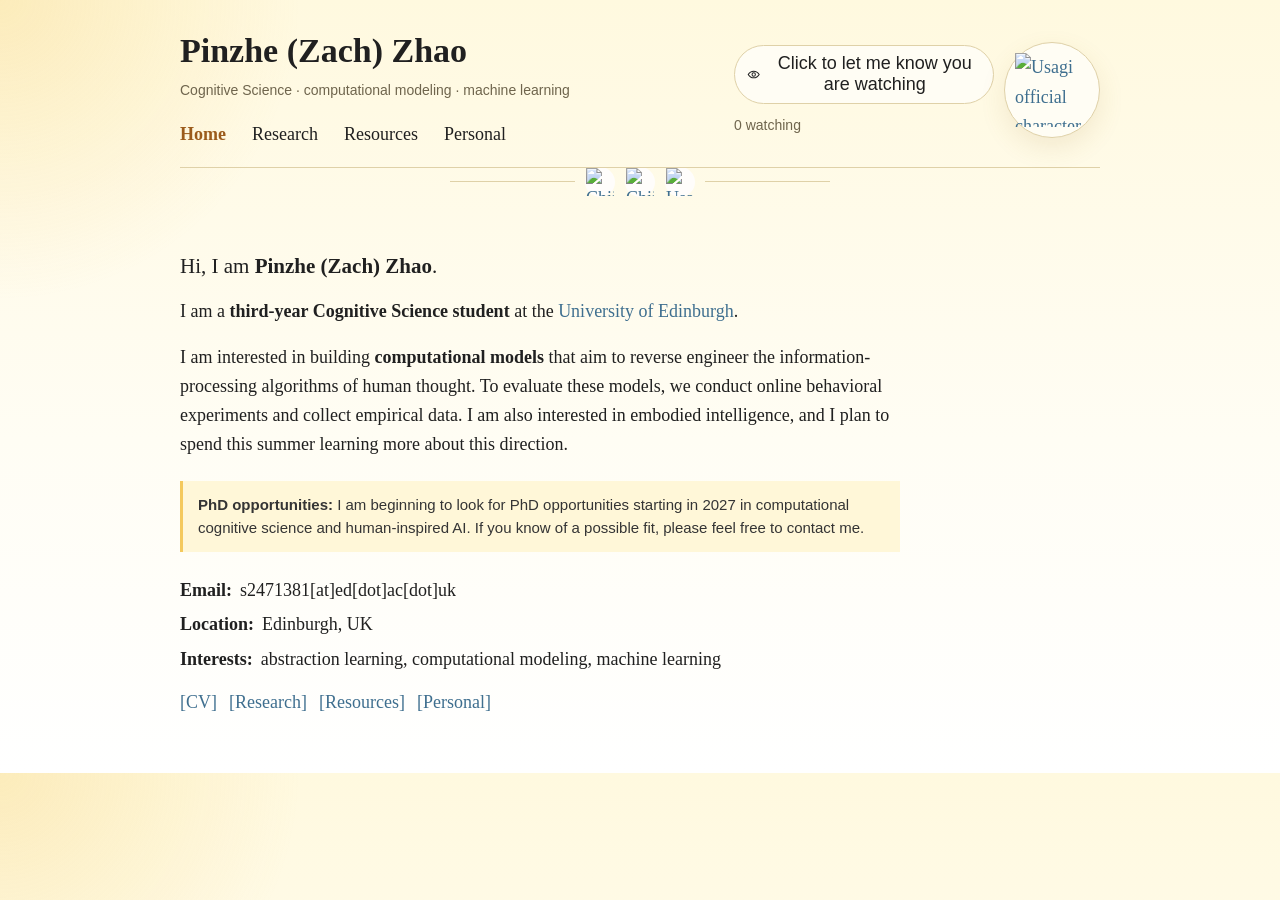
==== index.html @ 04b1b4a1 "Place attention button next to avatar" ====
<!doctype html>
<html lang="zh-CN">
  <head>
    <meta charset="utf-8" />
    <meta name="viewport" content="width=device-width, initial-scale=1" />
    <title>Pinzhe (Zach) Zhao | Academic Homepage</title>
    <meta
      name="description"
      content="Pinzhe (Zach) Zhao's academic homepage. Cognitive Science student at the University of Edinburgh, interested in computational cognitive science, machine learning, and human-inspired AI."
    />
    <meta name="author" content="Pinzhe Zhao" />
    <meta name="keywords" content="Pinzhe Zhao, Zach Zhao, Zhe Zhao, cognitive science, computational cognitive science, machine learning, human-inspired AI, University of Edinburgh" />
    <link rel="canonical" href="https://555bighamsome.github.io/" />
    <link rel="stylesheet" href="styles.css" />
    <script type="application/ld+json">
      {
        "@context": "https://schema.org",
        "@type": "Person",
        "name": "Pinzhe Zhao",
        "alternateName": ["Zach Zhao", "Zhe Zhao"],
        "url": "https://555bighamsome.github.io/",
        "email": "mailto:s2471381@ed.ac.uk",
        "affiliation": {
          "@type": "CollegeOrUniversity",
          "name": "University of Edinburgh"
        },
        "knowsAbout": [
          "Cognitive Science",
          "Computational Cognitive Science",
          "Machine Learning",
          "Human-inspired AI",
          "Abstraction Learning"
        ]
      }
    </script>
  </head>
  <body>
    <main class="page">
      <header class="site-header">
        <div>
          <a class="site-title" href="index.html">Pinzhe (Zach) Zhao</a>
          <p class="site-subtitle">Cognitive Science · computational modeling · machine learning</p>
        </div>
        <nav class="nav" aria-label="主导航">
          <a class="active" href="index.html">Home</a>
          <a href="research.html">Research</a>
          <a href="resources.html">Resources</a>
          <a href="personal.html">Personal</a>
        </nav>
        <div class="header-tools">
          <div class="attention-widget header-attention" aria-live="polite">
            <button class="eye-button" type="button" id="attention-button">
              <svg viewBox="0 0 24 24" aria-hidden="true">
                <path d="M2.2 12s3.5-6 9.8-6 9.8 6 9.8 6-3.5 6-9.8 6-9.8-6-9.8-6Z" />
                <circle cx="12" cy="12" r="3" />
              </svg>
              <span>Click to let me know you are watching</span>
            </button>
            <span class="attention-count">
              <span id="attention-count">0</span> watching
            </span>
          </div>
          <a class="header-avatar" href="https://www.chiikawaofficial.com/characters" target="_blank" rel="noreferrer" aria-label="Usagi official character artwork">
            <img src="https://images.squarespace-cdn.com/content/v1/6670add926f2a64cd00fb0e7/380ff076-4839-4b29-bb0b-53887285d56d/character+2.png?format=300w" alt="Usagi official character artwork" />
          </a>
        </div>
      </header>

      <div class="character-divider" aria-label="Chiikawa character decoration">
        <span></span>
        <a href="https://www.chiikawaofficial.com/characters" target="_blank" rel="noreferrer">
          <img src="https://images.squarespace-cdn.com/content/v1/6670add926f2a64cd00fb0e7/d2f9b9c1-ab9c-4fe2-a793-d6a8634ac920/character+chii.png?format=100w" alt="Chiikawa official character artwork" />
        </a>
        <a href="https://www.chiikawaofficial.com/characters" target="_blank" rel="noreferrer">
          <img src="https://images.squarespace-cdn.com/content/v1/6670add926f2a64cd00fb0e7/ffffd5a7-51a4-466c-9e79-195421ed4f64/character+3.png?format=100w" alt="Chiikawa official character artwork" />
        </a>
        <a href="https://www.chiikawaofficial.com/characters" target="_blank" rel="noreferrer">
          <img src="https://images.squarespace-cdn.com/content/v1/6670add926f2a64cd00fb0e7/380ff076-4839-4b29-bb0b-53887285d56d/character+2.png?format=100w" alt="Usagi official character artwork" />
        </a>
        <span></span>
      </div>

      <section class="intro intro-home">
        <article class="bio">
          <p class="lead">Hi, I am <strong>Pinzhe (Zach) Zhao</strong>.</p>

          <p>
            I am a <strong>third-year Cognitive Science student</strong> at the
            <a href="https://www.ed.ac.uk/" target="_blank" rel="noreferrer">University of Edinburgh</a>.
          </p>

          <p>
            I am interested in building <strong>computational models</strong>
            that aim to reverse engineer the information-processing algorithms
            of human thought. To evaluate these models, we conduct online
            behavioral experiments and collect empirical data. I am also
            interested in embodied intelligence, and I plan to spend this summer
            learning more about this direction.
          </p>

          <aside class="notice" aria-label="PhD opportunities">
            <strong>PhD opportunities:</strong> I am beginning to look for PhD
            opportunities starting in 2027 in computational cognitive science
            and human-inspired AI. If you know of a possible fit, please feel
            free to contact me.
          </aside>

          <dl class="contact-list">
            <div>
              <dt>Email:</dt>
              <dd>s2471381[at]ed[dot]ac[dot]uk</dd>
            </div>
            <div>
              <dt>Location:</dt>
              <dd>Edinburgh, UK</dd>
            </div>
            <div>
              <dt>Interests:</dt>
              <dd>abstraction learning, computational modeling, machine learning</dd>
            </div>
          </dl>

          <div class="quick-links" aria-label="学术链接">
            <a href="Zach_Zhao.pdf">[CV]</a>
            <a href="research.html">[Research]</a>
            <a href="resources.html">[Resources]</a>
            <a href="personal.html">[Personal]</a>
          </div>
        </article>
      </section>
    </main>
    <script>
      (() => {
        const key = "pinzhe_zach_zhao_attention_v1";
        const clickedKey = "pinzhe_zach_zhao_attention_clicked";
        const apiBase = "https://countapi.mileshilliard.com/api/v1";
        const button = document.getElementById("attention-button");
        const count = document.getElementById("attention-count");

        const setCount = (value) => {
          const number = Number(value);
          count.textContent = Number.isFinite(number) ? String(number) : "0";
        };

        const markClicked = () => {
          button.disabled = true;
          button.querySelector("span").textContent = "Thanks for watching";
        };

        if (localStorage.getItem(clickedKey) === "yes") {
          markClicked();
        }

        fetch(`${apiBase}/get/${key}`)
          .then((response) => (response.ok ? response.json() : { value: 0 }))
          .then((data) => setCount(data.value))
          .catch(() => setCount(0));

        button.addEventListener("click", () => {
          if (localStorage.getItem(clickedKey) === "yes") return;

          button.disabled = true;
          fetch(`${apiBase}/hit/${key}`)
            .then((response) => response.json())
            .then((data) => {
              localStorage.setItem(clickedKey, "yes");
              setCount(data.value);
              markClicked();
            })
            .catch(() => {
              button.disabled = false;
              button.querySelector("span").textContent = "Please try again later";
            });
        });
      })();
    </script>
  </body>
</html>
---- styles.css ----
:root {
  color-scheme: light;
  --text: #202020;
  --muted: #6f654d;
  --line: #dfd1a8;
  --link: #3f6f8f;
  --link-hover: #9b5b1b;
  --surface: #ffffff;
  --soft: #fff8dc;
  --petal: #f6c6a6;
  --sun: #f4c95d;
  --mint: #c9dfc5;
  --sans: Arial, "Noto Sans SC", sans-serif;
  --serif: Charter, Georgia, "Times New Roman", "Noto Serif SC", "Songti SC", serif;
}

* {
  box-sizing: border-box;
}

body {
  margin: 0;
  color: var(--text);
  background:
    radial-gradient(circle at top left, rgba(244, 201, 93, 0.28), transparent 300px),
    linear-gradient(180deg, #fff9df 0%, #fffdf4 440px, var(--surface) 100%);
  font-family: var(--serif);
  font-size: 18px;
  line-height: 1.62;
}

p {
  margin: 0 0 16px;
}

a {
  color: var(--link);
  text-decoration: none;
}

a:hover,
a:focus {
  color: var(--link-hover);
  text-decoration: underline;
}

.page {
  width: min(920px, calc(100% - 32px));
  margin: 0 auto;
  padding: 32px 0 56px;
}

.site-header {
  position: relative;
  display: grid;
  grid-template-columns: 1fr auto;
  gap: 18px;
  padding-bottom: 18px;
  border-bottom: 1px solid var(--line);
}

.site-header > div:not(.header-tools),
.site-header > nav {
  grid-column: 1;
}

.site-title {
  color: var(--text);
  font-size: 34px;
  line-height: 1.12;
  font-weight: 700;
}

.site-subtitle {
  margin: 8px 0 0;
  color: var(--muted);
  font-family: var(--sans);
  font-size: 14px;
  letter-spacing: 0;
}

.site-title:hover,
.site-title:focus {
  color: var(--text);
}

.nav {
  display: flex;
  flex-wrap: wrap;
  gap: 14px 26px;
  font-size: 18px;
}

.nav a {
  color: var(--text);
}

.nav a.active {
  color: var(--link-hover);
  font-weight: 700;
}

.header-avatar {
  grid-column: 2;
  grid-row: 1 / span 2;
  align-self: center;
  display: grid;
  place-items: center;
  width: 96px;
  height: 96px;
  border: 1px solid var(--line);
  border-radius: 999px;
  background: #fffdf4;
  box-shadow: 0 10px 26px rgba(154, 115, 42, 0.12);
}

.header-avatar:hover,
.header-avatar:focus {
  text-decoration: none;
  transform: translateY(-1px);
}

.header-avatar img {
  display: block;
  width: 74px;
  height: 74px;
  object-fit: contain;
}

.header-tools {
  grid-column: 2;
  grid-row: 1 / span 2;
  align-self: center;
  display: flex;
  align-items: center;
  gap: 10px;
}

.header-tools .header-avatar {
  grid-column: auto;
  grid-row: auto;
}

.character-divider {
  display: grid;
  grid-template-columns: 1fr repeat(3, 30px) 1fr;
  gap: 10px;
  align-items: center;
  width: min(380px, 100%);
  margin: -1px auto 22px;
}

.character-divider span {
  height: 1px;
  background: var(--line);
}

.character-divider a {
  display: grid;
  place-items: center;
  width: 30px;
  height: 30px;
  border-radius: 999px;
  background: #fffdfb;
}

.character-divider img {
  display: block;
  width: 28px;
  height: 28px;
  object-fit: contain;
}

.intro {
  display: grid;
  grid-template-columns: 250px 1fr;
  gap: 36px;
  align-items: start;
  padding-top: 32px;
}

.intro-home {
  grid-template-columns: 1fr;
  max-width: 720px;
}

.profile {
  display: grid;
  gap: 14px;
}

.portrait {
  display: block;
  width: 100%;
  aspect-ratio: 3 / 4;
  object-fit: cover;
  object-position: center;
  border: 1px solid var(--line);
  border-radius: 8px;
  background: var(--soft);
}

.bio p:first-child {
  margin-top: 0;
}

.lead {
  font-size: 21px;
  line-height: 1.45;
}

.contact-list {
  display: grid;
  gap: 5px;
  margin: 24px 0 0;
}

.contact-list div {
  display: grid;
  grid-template-columns: max-content 1fr;
  gap: 8px;
}

.contact-list dt {
  font-weight: 700;
}

.contact-list dd {
  margin: 0;
}

.quick-links {
  display: flex;
  flex-wrap: wrap;
  gap: 12px;
  margin-top: 14px;
}

.notice {
  margin: 22px 0 24px;
  padding: 13px 15px;
  border-left: 3px solid var(--sun);
  background: #fff7d8;
  color: #343434;
  font-family: var(--sans);
  font-size: 15px;
  line-height: 1.5;
}

.attention-widget {
  display: flex;
  flex-wrap: wrap;
  gap: 10px 14px;
  align-items: center;
  margin: 0 0 24px;
  font-family: var(--sans);
}

.header-attention {
  justify-content: flex-start;
  max-width: 260px;
  margin: 0;
}

.eye-button {
  display: inline-flex;
  align-items: center;
  gap: 8px;
  min-height: 38px;
  padding: 7px 12px;
  border: 1px solid var(--line);
  border-radius: 999px;
  background: #fffdf4;
  color: var(--text);
  cursor: pointer;
  font: inherit;
  line-height: 1.2;
}

.eye-button:hover,
.eye-button:focus {
  border-color: var(--sun);
  color: var(--link-hover);
}

.eye-button:disabled {
  cursor: default;
  opacity: 0.76;
}

.eye-button svg {
  width: 19px;
  height: 19px;
  fill: none;
  stroke: currentColor;
  stroke-width: 1.8;
}

.attention-count {
  color: var(--muted);
  font-size: 14px;
}

.source-links {
  display: flex;
  flex-wrap: wrap;
  gap: 14px;
}

.content {
  max-width: 800px;
  padding-top: 30px;
}

.personal-feature {
  display: grid;
  grid-template-columns: minmax(220px, 300px) 1fr;
  gap: 22px;
  align-items: stretch;
  margin: 28px 0 30px;
}

.personal-feature-single {
  grid-template-columns: minmax(220px, 300px);
}

.kiwi-card {
  display: grid;
  gap: 10px;
  margin: 0;
}

.kiwi-card figcaption {
  color: #343434;
  font-family: var(--sans);
  font-size: 14px;
  line-height: 1.45;
}

.photo-grid {
  display: grid;
  grid-template-columns: repeat(2, minmax(0, 1fr));
  gap: 16px;
  margin: 18px 0 8px;
}

.photo-grid figure {
  display: grid;
  gap: 7px;
  margin: 0;
}

.photo-grid figure:first-child {
  grid-column: 1 / -1;
}

.photo-grid img {
  display: block;
  width: 100%;
  height: auto;
  border: 1px solid var(--line);
  border-radius: 8px;
  background: var(--soft);
}

.photo-grid figure:first-child img {
  aspect-ratio: auto;
}

.photo-grid figcaption {
  color: var(--muted);
  font-family: var(--sans);
  font-size: 13px;
  line-height: 1.35;
}

h1,
h2,
h3 {
  line-height: 1.22;
}

h1 {
  margin: 0 0 14px;
  font-size: 34px;
}

h2 {
  margin: 42px 0 16px;
  padding-bottom: 6px;
  border-bottom: 1px solid var(--line);
  font-size: 23px;
}

h2::before {
  content: "✧";
  margin-right: 8px;
  color: #be7c22;
  font-size: 17px;
}

h3 {
  margin: 0 0 8px;
  font-size: 19px;
}

.section-intro {
  color: #343434;
  font-size: 19px;
  max-width: 760px;
  margin-bottom: 30px;
}

.plain-list,
.pub-list,
.link-list {
  padding-left: 24px;
}

.pub-list li + li,
.plain-list li + li,
.link-list li + li {
  margin-top: 8px;
}

.plain-list li,
.pub-list li,
.link-list li {
  padding-left: 2px;
}

.pub-list {
  display: grid;
  gap: 18px;
}

.pub-list li {
  padding-bottom: 16px;
  border-bottom: 1px solid var(--line);
}

.pub-list li + li {
  margin-top: 0;
}

.pub-title,
.pub-authors,
.pub-venue,
.pub-note {
  display: block;
}

.pub-title {
  margin-bottom: 4px;
  color: var(--text);
  font-size: 18px;
  font-weight: 700;
  line-height: 1.35;
}

.pub-authors,
.pub-venue,
.pub-note {
  color: #3d3d3d;
  font-size: 16px;
  line-height: 1.5;
}

.pub-note {
  color: var(--muted);
  font-family: var(--sans);
  font-size: 14px;
  margin-top: 3px;
}

.project-list {
  display: grid;
  gap: 20px;
}

.course-grid {
  grid-template-columns: repeat(2, minmax(0, 1fr));
  gap: 24px 28px;
}

.project-list article {
  padding-bottom: 18px;
  border-bottom: 1px solid var(--line);
}

.project-list p:last-child,
.kiwi-card p:last-child {
  margin: 0;
}

.link-list {
  margin: 8px 0 0;
  font-family: var(--sans);
  font-size: 16px;
  line-height: 1.5;
}

.project-meta {
  color: #7a715b;
  font-family: var(--sans);
  font-size: 14px;
  line-height: 1.45;
  margin-bottom: 8px;
}

@media (max-width: 720px) {
  body {
    font-size: 17px;
  }

  .page {
    width: min(100% - 24px, 920px);
    padding-top: 22px;
  }

  .site-title {
    font-size: 28px;
  }

  .site-header {
    grid-template-columns: 1fr auto;
    gap: 14px;
  }

  .header-tools {
    grid-column: 1 / -1;
    grid-row: 3;
    justify-content: flex-end;
  }

  .header-avatar {
    grid-column: 2;
    width: 66px;
    height: 66px;
  }

  .header-avatar img {
    width: 50px;
    height: 50px;
  }

  h1 {
    font-size: 30px;
  }

  .intro {
    grid-template-columns: 1fr;
    gap: 24px;
  }

  .personal-feature {
    grid-template-columns: 1fr;
  }

  .photo-grid {
    grid-template-columns: 1fr;
  }

  .course-grid {
    grid-template-columns: 1fr;
  }

  .photo-grid figure:first-child {
    grid-column: auto;
  }

  .profile {
    max-width: 180px;
  }

  .contact-list div {
    grid-template-columns: 1fr;
    gap: 0;
  }
}
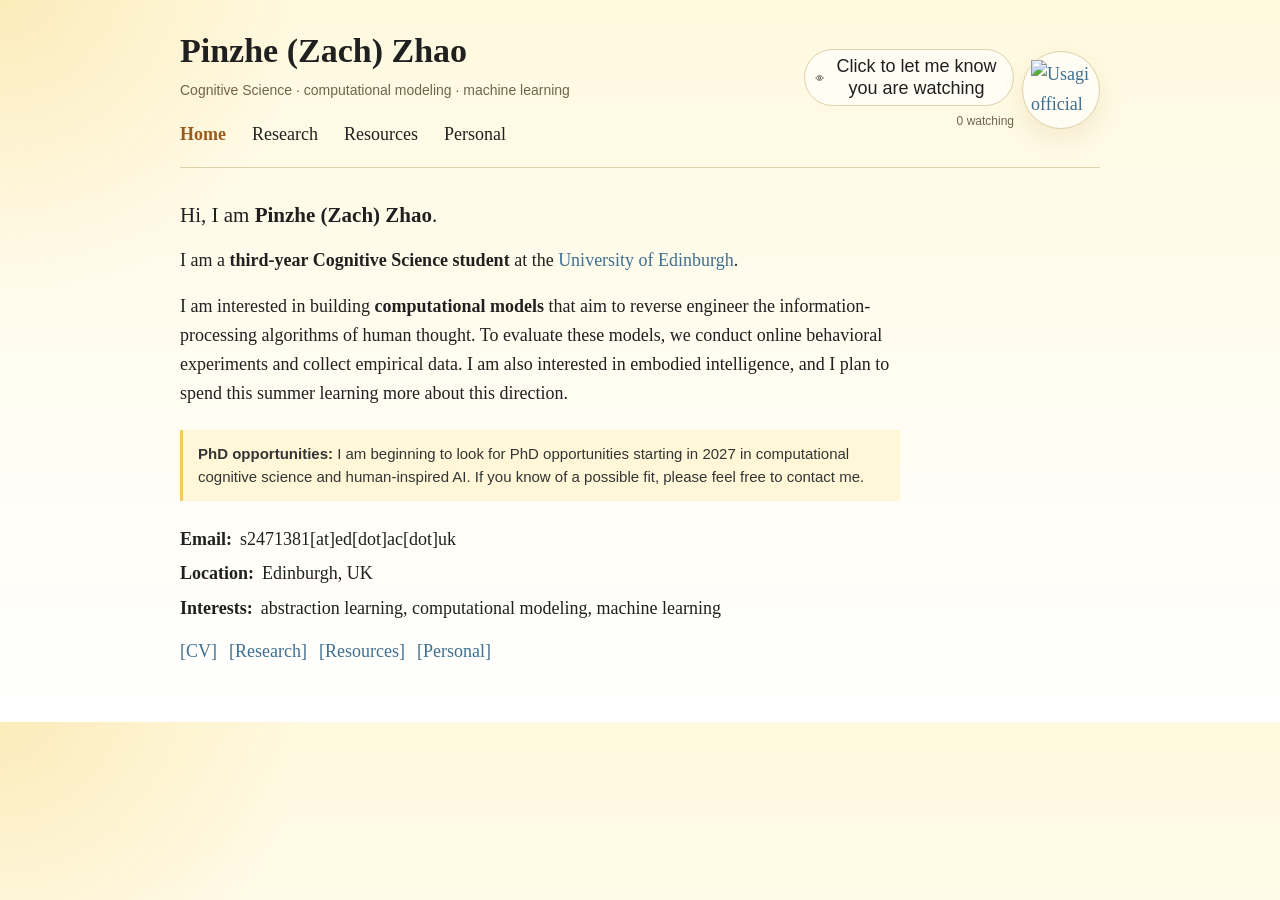
==== commit 095c5e47: "Reduce homepage decorative header elements" ====
--- a/index.html
+++ b/index.html
@@ -65,20 +65,6 @@
           </a>
         </div>
       </header>
-
-      <div class="character-divider" aria-label="Chiikawa character decoration">
-        <span></span>
-        <a href="https://www.chiikawaofficial.com/characters" target="_blank" rel="noreferrer">
-          <img src="https://images.squarespace-cdn.com/content/v1/6670add926f2a64cd00fb0e7/d2f9b9c1-ab9c-4fe2-a793-d6a8634ac920/character+chii.png?format=100w" alt="Chiikawa official character artwork" />
-        </a>
-        <a href="https://www.chiikawaofficial.com/characters" target="_blank" rel="noreferrer">
-          <img src="https://images.squarespace-cdn.com/content/v1/6670add926f2a64cd00fb0e7/ffffd5a7-51a4-466c-9e79-195421ed4f64/character+3.png?format=100w" alt="Chiikawa official character artwork" />
-        </a>
-        <a href="https://www.chiikawaofficial.com/characters" target="_blank" rel="noreferrer">
-          <img src="https://images.squarespace-cdn.com/content/v1/6670add926f2a64cd00fb0e7/380ff076-4839-4b29-bb0b-53887285d56d/character+2.png?format=100w" alt="Usagi official character artwork" />
-        </a>
-        <span></span>
-      </div>
 
       <section class="intro intro-home">
         <article class="bio">
--- a/styles.css
+++ b/styles.css
@@ -106,8 +106,8 @@
   align-self: center;
   display: grid;
   place-items: center;
-  width: 96px;
-  height: 96px;
+  width: 78px;
+  height: 78px;
   border: 1px solid var(--line);
   border-radius: 999px;
   background: #fffdf4;
@@ -122,8 +122,8 @@
 
 .header-avatar img {
   display: block;
-  width: 74px;
-  height: 74px;
+  width: 60px;
+  height: 60px;
   object-fit: contain;
 }
 
@@ -131,14 +131,16 @@
   grid-column: 2;
   grid-row: 1 / span 2;
   align-self: center;
+  justify-self: end;
   display: flex;
   align-items: center;
-  gap: 10px;
+  gap: 8px;
 }
 
 .header-tools .header-avatar {
   grid-column: auto;
   grid-row: auto;
+  order: 2;
 }
 
 .character-divider {
@@ -257,17 +259,22 @@
 }
 
 .header-attention {
-  justify-content: flex-start;
-  max-width: 260px;
+  order: 1;
+  flex-direction: column;
+  align-items: flex-end;
+  justify-content: center;
+  gap: 6px;
+  max-width: 210px;
   margin: 0;
+  text-align: right;
 }
 
 .eye-button {
   display: inline-flex;
   align-items: center;
-  gap: 8px;
-  min-height: 38px;
-  padding: 7px 12px;
+  gap: 6px;
+  min-height: 34px;
+  padding: 6px 10px;
   border: 1px solid var(--line);
   border-radius: 999px;
   background: #fffdf4;
@@ -289,8 +296,8 @@
 }
 
 .eye-button svg {
-  width: 19px;
-  height: 19px;
+  width: 16px;
+  height: 16px;
   fill: none;
   stroke: currentColor;
   stroke-width: 1.8;
@@ -298,7 +305,7 @@
 
 .attention-count {
   color: var(--muted);
-  font-size: 14px;
+  font-size: 12px;
 }
 
 .source-links {
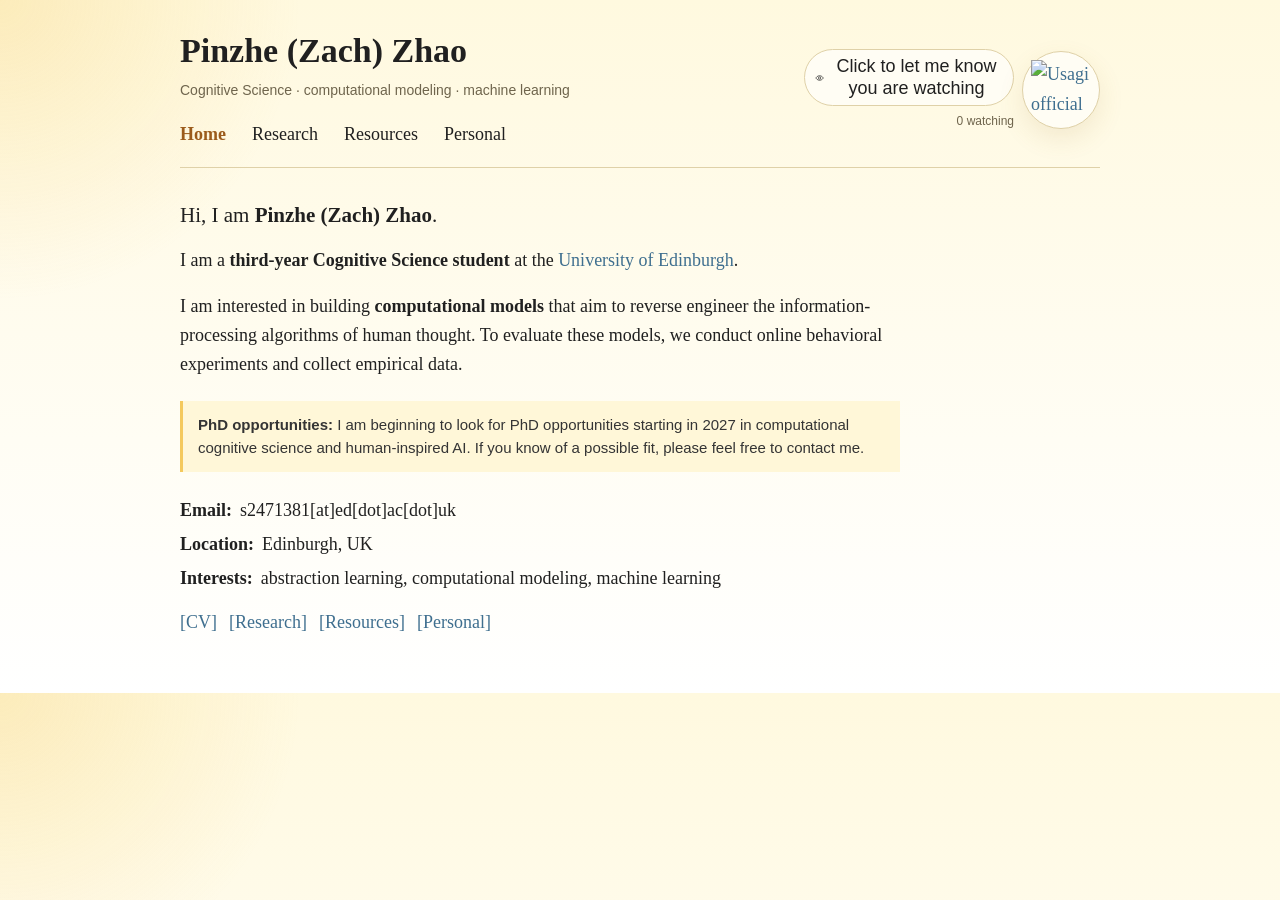
==== commit 5bf8b76f: "Update CV and trim site copy" ====
--- a/index.html
+++ b/index.html
@@ -3,7 +3,7 @@
   <head>
     <meta charset="utf-8" />
     <meta name="viewport" content="width=device-width, initial-scale=1" />
-    <title>Pinzhe (Zach) Zhao | Academic Homepage</title>
+    <title>Pinzhe (Zach) Zhao</title>
     <meta
       name="description"
       content="Pinzhe (Zach) Zhao's academic homepage. Cognitive Science student at the University of Edinburgh, interested in computational cognitive science, machine learning, and human-inspired AI."
@@ -79,9 +79,7 @@
             I am interested in building <strong>computational models</strong>
             that aim to reverse engineer the information-processing algorithms
             of human thought. To evaluate these models, we conduct online
-            behavioral experiments and collect empirical data. I am also
-            interested in embodied intelligence, and I plan to spend this summer
-            learning more about this direction.
+            behavioral experiments and collect empirical data.
           </p>
 
           <aside class="notice" aria-label="PhD opportunities">
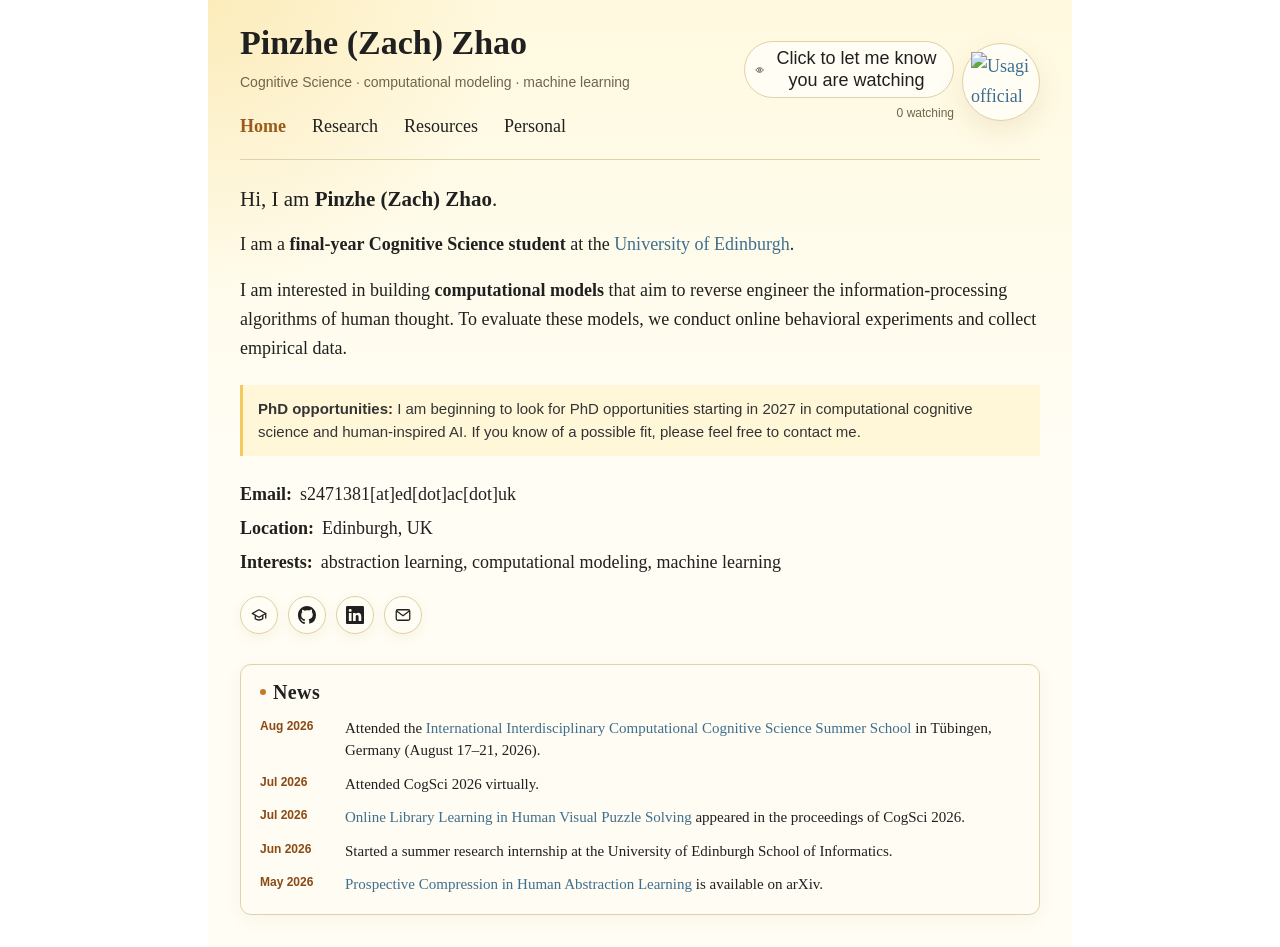
==== commit b0a9b22f: "Refresh homepage layout and news" ====
--- a/index.html
+++ b/index.html
@@ -1,5 +1,5 @@
 <!doctype html>
-<html lang="zh-CN">
+<html lang="en">
   <head>
     <meta charset="utf-8" />
     <meta name="viewport" content="width=device-width, initial-scale=1" />
@@ -41,7 +41,7 @@
           <a class="site-title" href="index.html">Pinzhe (Zach) Zhao</a>
           <p class="site-subtitle">Cognitive Science · computational modeling · machine learning</p>
         </div>
-        <nav class="nav" aria-label="主导航">
+        <nav class="nav" aria-label="Primary navigation">
           <a class="active" href="index.html">Home</a>
           <a href="research.html">Research</a>
           <a href="resources.html">Resources</a>
@@ -71,7 +71,7 @@
           <p class="lead">Hi, I am <strong>Pinzhe (Zach) Zhao</strong>.</p>
 
           <p>
-            I am a <strong>third-year Cognitive Science student</strong> at the
+            I am a <strong>final-year Cognitive Science student</strong> at the
             <a href="https://www.ed.ac.uk/" target="_blank" rel="noreferrer">University of Edinburgh</a>.
           </p>
 
@@ -104,12 +104,70 @@
             </div>
           </dl>
 
-          <div class="quick-links" aria-label="学术链接">
-            <a href="Zach_Zhao.pdf">[CV]</a>
-            <a href="research.html">[Research]</a>
-            <a href="resources.html">[Resources]</a>
-            <a href="personal.html">[Personal]</a>
+          <div class="social-links" aria-label="Profile links">
+            <a class="social-link" href="https://scholar.google.com/citations?hl=en&amp;user=_O-yHcwAAAAJ" target="_blank" rel="me noreferrer" aria-label="Google Scholar" title="Google Scholar">
+              <svg class="icon-stroke" viewBox="0 0 24 24" aria-hidden="true" focusable="false">
+                <path d="m3 10 9-5 9 5-9 5-9-5Z" />
+                <path d="M7 12.5V17c2.7 2.2 7.3 2.2 10 0v-4.5M21 10v6" />
+              </svg>
+            </a>
+            <a class="social-link" href="https://github.com/555bighamsome" target="_blank" rel="me noreferrer" aria-label="GitHub profile" title="GitHub">
+              <svg class="icon-fill" viewBox="0 0 16 16" aria-hidden="true" focusable="false">
+                <path d="M8 0C3.58 0 0 3.64 0 8.13c0 3.59 2.29 6.64 5.47 7.78.4.08.55-.18.55-.39 0-.19-.01-.82-.01-1.49-2.23.49-2.7-.97-2.7-.97-.36-.94-.89-1.19-.89-1.19-.73-.5.05-.49.05-.49.8.06 1.23.84 1.23.84.72 1.25 1.88.89 2.34.68.07-.53.28-.89.51-1.09-1.78-.2-3.64-.9-3.64-4.02 0-.89.31-1.62.82-2.19-.08-.2-.36-1.03.08-2.16 0 0 .67-.22 2.2.84A7.48 7.48 0 0 1 8 3.74c.68 0 1.37.09 2.01.27 1.53-1.06 2.2-.84 2.2-.84.44 1.13.16 1.96.08 2.16.51.57.82 1.3.82 2.19 0 3.13-1.87 3.82-3.65 4.02.29.25.54.74.54 1.5 0 1.09-.01 1.96-.01 2.23 0 .21.14.47.55.39A8.09 8.09 0 0 0 16 8.13C16 3.64 12.42 0 8 0Z" />
+              </svg>
+            </a>
+            <a class="social-link" href="https://www.linkedin.com/in/zach-zhao-b4a0802a0" target="_blank" rel="me noreferrer" aria-label="LinkedIn profile" title="LinkedIn">
+              <svg class="icon-fill" viewBox="0 0 16 16" aria-hidden="true" focusable="false">
+                <path d="M0 1.15C0 .51.53 0 1.18 0h13.64C15.47 0 16 .51 16 1.15v13.7c0 .64-.53 1.15-1.18 1.15H1.18C.53 16 0 15.49 0 14.85V1.15Zm4.94 12.24V6.17h-2.4v7.22h2.4ZM3.74 5.18c.84 0 1.36-.55 1.36-1.25-.02-.71-.52-1.24-1.34-1.24-.82 0-1.36.53-1.36 1.24 0 .7.52 1.25 1.33 1.25h.01Zm4.91 8.21V9.36c0-.22.02-.43.08-.59.17-.43.57-.88 1.23-.88.87 0 1.22.66 1.22 1.64v3.86h2.4V9.25c0-2.22-1.18-3.25-2.76-3.25-1.27 0-1.85.7-2.17 1.19V6.17h-2.4v7.22h2.4Z" />
+              </svg>
+            </a>
+            <a class="social-link" href="mailto:s2471381@ed.ac.uk" aria-label="Email Pinzhe Zhao" title="Email">
+              <svg class="icon-stroke" viewBox="0 0 24 24" aria-hidden="true" focusable="false">
+                <rect x="3" y="5" width="18" height="14" rx="2" />
+                <path d="m4 7 8 6 8-6" />
+              </svg>
+            </a>
           </div>
+
+          <section class="news-section" aria-labelledby="news-title">
+            <div class="news-label">
+              <span class="news-pulse" aria-hidden="true"></span>
+              <h2 id="news-title">News</h2>
+            </div>
+            <ul class="news-list">
+              <li>
+                <time datetime="2026-08-17">Aug 2026</time>
+                <span>
+                  Attended the
+                  <a href="https://www.iiccsss.org/" target="_blank" rel="noreferrer">International Interdisciplinary Computational Cognitive Science Summer School</a>
+                  in Tübingen, Germany (August 17–21, 2026).
+                </span>
+              </li>
+              <li>
+                <time datetime="2026-07">Jul 2026</time>
+                <span>Attended CogSci 2026 virtually.</span>
+              </li>
+              <li>
+                <time datetime="2026-07">Jul 2026</time>
+                <span>
+                  <a href="https://arxiv.org/abs/2603.23244" target="_blank" rel="noreferrer">Online Library Learning in Human Visual Puzzle Solving</a>
+                  appeared in the proceedings of CogSci 2026.
+                </span>
+              </li>
+              <li>
+                <time datetime="2026-06">Jun 2026</time>
+                <span>Started a summer research internship at the University of Edinburgh School of Informatics.</span>
+              </li>
+              <li>
+                <time datetime="2026-05">May 2026</time>
+                <span>
+                  <a href="https://arxiv.org/abs/2605.09985" target="_blank" rel="noreferrer">Prospective Compression in Human Abstraction Learning</a>
+                  is available on arXiv.
+                </span>
+              </li>
+            </ul>
+          </section>
+
         </article>
       </section>
     </main>
--- a/styles.css
+++ b/styles.css
@@ -21,9 +21,7 @@
 body {
   margin: 0;
   color: var(--text);
-  background:
-    radial-gradient(circle at top left, rgba(244, 201, 93, 0.28), transparent 300px),
-    linear-gradient(180deg, #fff9df 0%, #fffdf4 440px, var(--surface) 100%);
+  background: #ffffff;
   font-family: var(--serif);
   font-size: 18px;
   line-height: 1.62;
@@ -45,9 +43,12 @@
 }
 
 .page {
-  width: min(920px, calc(100% - 32px));
+  width: min(864px, calc(100% - 64px));
   margin: 0 auto;
-  padding: 32px 0 56px;
+  padding: 24px 32px 32px;
+  background:
+    radial-gradient(circle at top left, rgba(244, 201, 93, 0.28), transparent 300px),
+    linear-gradient(180deg, #fff9df 0%, #fffdf4 440px, #fffdf4 100%);
 }
 
 .site-header {
@@ -183,7 +184,8 @@
 
 .intro-home {
   grid-template-columns: 1fr;
-  max-width: 720px;
+  max-width: none;
+  padding-top: 24px;
 }
 
 .profile {
@@ -231,11 +233,140 @@
   margin: 0;
 }
 
-.quick-links {
+.social-links {
   display: flex;
   flex-wrap: wrap;
-  gap: 12px;
-  margin-top: 14px;
+  gap: 10px;
+  margin-top: 18px;
+}
+
+.social-link {
+  display: inline-grid;
+  place-items: center;
+  width: 38px;
+  height: 38px;
+  border: 1px solid var(--line);
+  border-radius: 999px;
+  background: #fffdf4;
+  color: var(--text);
+  box-shadow: 0 4px 12px rgba(154, 115, 42, 0.08);
+  transition: transform 140ms ease, border-color 140ms ease, color 140ms ease,
+    background-color 140ms ease;
+}
+
+.social-link:hover,
+.social-link:focus {
+  border-color: var(--sun);
+  background: var(--soft);
+  color: var(--link-hover);
+  text-decoration: none;
+  transform: translateY(-2px);
+}
+
+.social-link:focus-visible {
+  outline: 2px solid var(--link);
+  outline-offset: 3px;
+}
+
+.social-link svg {
+  width: 18px;
+  height: 18px;
+}
+
+.social-link .icon-fill {
+  fill: currentColor;
+}
+
+.social-link .icon-stroke {
+  fill: none;
+  stroke: currentColor;
+  stroke-linecap: round;
+  stroke-linejoin: round;
+  stroke-width: 1.7;
+}
+
+.news-section {
+  margin-top: 30px;
+  padding: 17px 19px 18px;
+  border: 1px solid var(--line);
+  border-radius: 11px;
+  background: rgba(255, 253, 244, 0.78);
+  box-shadow: 0 5px 18px rgba(117, 82, 22, 0.05);
+}
+
+.news-label {
+  display: flex;
+  align-items: center;
+  gap: 7px;
+  color: var(--text);
+}
+
+.news-label h2 {
+  margin: 0;
+  padding-bottom: 0;
+  border-bottom: 0;
+  color: inherit;
+  font-family: var(--serif);
+  font-size: 20px;
+  letter-spacing: 0.02em;
+  line-height: 1;
+}
+
+.news-label h2::before {
+  content: none;
+}
+
+.news-pulse {
+  width: 6px;
+  height: 6px;
+  border-radius: 50%;
+  background: #c47a28;
+  box-shadow: 0 0 0 0 rgba(196, 122, 40, 0.34);
+  animation: news-pulse 2.2s ease-out infinite;
+}
+
+.news-list {
+  display: grid;
+  gap: 11px;
+  margin: 15px 0 0;
+  padding: 0;
+  list-style: none;
+}
+
+.news-list li {
+  display: grid;
+  grid-template-columns: 72px minmax(0, 1fr);
+  align-items: start;
+  gap: 13px;
+}
+
+.news-list time {
+  color: #8b4a14;
+  font-family: var(--sans);
+  font-size: 12px;
+  font-weight: 700;
+  white-space: nowrap;
+}
+
+.news-list span {
+  font-size: 15px;
+  line-height: 1.5;
+}
+
+@keyframes news-pulse {
+  70% {
+    box-shadow: 0 0 0 5px rgba(196, 122, 40, 0);
+  }
+
+  100% {
+    box-shadow: 0 0 0 0 rgba(196, 122, 40, 0);
+  }
+}
+
+@media (prefers-reduced-motion: reduce) {
+  .news-pulse {
+    animation: none;
+  }
 }
 
 .notice {
@@ -521,8 +652,8 @@
   }
 
   .page {
-    width: min(100% - 24px, 920px);
-    padding-top: 22px;
+    width: min(100% - 24px, 864px);
+    padding: 18px 12px 28px;
   }
 
   .site-title {
@@ -584,4 +715,21 @@
     grid-template-columns: 1fr;
     gap: 0;
   }
-}
+
+  .news-section {
+    padding: 15px;
+  }
+
+  .news-list li {
+    grid-template-columns: 64px minmax(0, 1fr);
+    gap: 10px;
+  }
+
+  .news-label h2 {
+    font-size: 18px;
+  }
+
+  .news-list span {
+    font-size: 14px;
+  }
+}
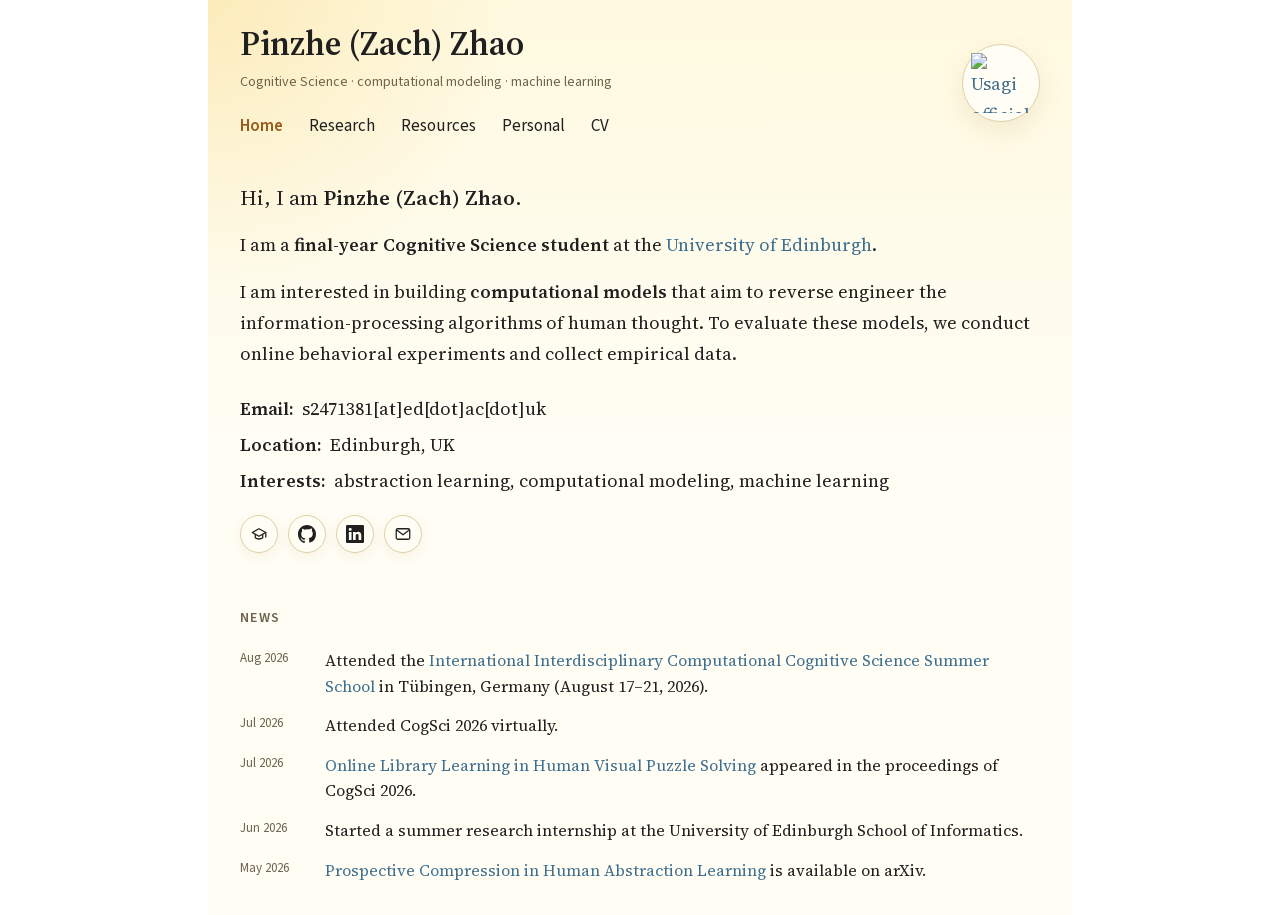
==== commit f2dc48ed: "Refine site typography and research layout" ====
--- a/index.html
+++ b/index.html
@@ -3,15 +3,23 @@
   <head>
     <meta charset="utf-8" />
     <meta name="viewport" content="width=device-width, initial-scale=1" />
-    <title>Pinzhe (Zach) Zhao</title>
+    <title>Pinzhe (Zach) Zhao | Cognitive Science</title>
     <meta
       name="description"
       content="Pinzhe (Zach) Zhao's academic homepage. Cognitive Science student at the University of Edinburgh, interested in computational cognitive science, machine learning, and human-inspired AI."
     />
     <meta name="author" content="Pinzhe Zhao" />
     <meta name="keywords" content="Pinzhe Zhao, Zach Zhao, Zhe Zhao, cognitive science, computational cognitive science, machine learning, human-inspired AI, University of Edinburgh" />
+    <meta property="og:type" content="website" />
+    <meta property="og:title" content="Pinzhe (Zach) Zhao | Cognitive Science" />
+    <meta property="og:description" content="Cognitive Science student at the University of Edinburgh interested in computational cognitive science, machine learning, and human-inspired AI." />
+    <meta property="og:url" content="https://555bighamsome.github.io/" />
+    <meta name="twitter:card" content="summary" />
+    <meta name="twitter:title" content="Pinzhe (Zach) Zhao | Cognitive Science" />
+    <meta name="twitter:description" content="Cognitive Science student at the University of Edinburgh interested in computational cognitive science, machine learning, and human-inspired AI." />
     <link rel="canonical" href="https://555bighamsome.github.io/" />
-    <link rel="stylesheet" href="styles.css" />
+    <link rel="icon" href="favicon.svg" type="image/svg+xml" />
+    <link rel="stylesheet" href="styles.css?v=20260911-editorial" />
     <script type="application/ld+json">
       {
         "@context": "https://schema.org",
@@ -20,6 +28,11 @@
         "alternateName": ["Zach Zhao", "Zhe Zhao"],
         "url": "https://555bighamsome.github.io/",
         "email": "mailto:s2471381@ed.ac.uk",
+        "sameAs": [
+          "https://scholar.google.com/citations?hl=en&user=_O-yHcwAAAAJ",
+          "https://github.com/555bighamsome",
+          "https://www.linkedin.com/in/zach-zhao-b4a0802a0"
+        ],
         "affiliation": {
           "@type": "CollegeOrUniversity",
           "name": "University of Edinburgh"
@@ -38,7 +51,7 @@
     <main class="page">
       <header class="site-header">
         <div>
-          <a class="site-title" href="index.html">Pinzhe (Zach) Zhao</a>
+          <h1 class="site-heading"><a class="site-title" href="index.html">Pinzhe (Zach) Zhao</a></h1>
           <p class="site-subtitle">Cognitive Science · computational modeling · machine learning</p>
         </div>
         <nav class="nav" aria-label="Primary navigation">
@@ -46,24 +59,11 @@
           <a href="research.html">Research</a>
           <a href="resources.html">Resources</a>
           <a href="personal.html">Personal</a>
+          <a href="Zach_Zhao.pdf" target="_blank" rel="noreferrer">CV</a>
         </nav>
-        <div class="header-tools">
-          <div class="attention-widget header-attention" aria-live="polite">
-            <button class="eye-button" type="button" id="attention-button">
-              <svg viewBox="0 0 24 24" aria-hidden="true">
-                <path d="M2.2 12s3.5-6 9.8-6 9.8 6 9.8 6-3.5 6-9.8 6-9.8-6-9.8-6Z" />
-                <circle cx="12" cy="12" r="3" />
-              </svg>
-              <span>Click to let me know you are watching</span>
-            </button>
-            <span class="attention-count">
-              <span id="attention-count">0</span> watching
-            </span>
-          </div>
-          <a class="header-avatar" href="https://www.chiikawaofficial.com/characters" target="_blank" rel="noreferrer" aria-label="Usagi official character artwork">
-            <img src="https://images.squarespace-cdn.com/content/v1/6670add926f2a64cd00fb0e7/380ff076-4839-4b29-bb0b-53887285d56d/character+2.png?format=300w" alt="Usagi official character artwork" />
-          </a>
-        </div>
+        <a class="header-avatar" href="https://www.chiikawaofficial.com/characters" target="_blank" rel="noreferrer" aria-label="Usagi official character artwork">
+          <img src="https://images.squarespace-cdn.com/content/v1/6670add926f2a64cd00fb0e7/380ff076-4839-4b29-bb0b-53887285d56d/character+2.png?format=300w" alt="Usagi official character artwork" />
+        </a>
       </header>
 
       <section class="intro intro-home">
@@ -81,13 +81,6 @@
             of human thought. To evaluate these models, we conduct online
             behavioral experiments and collect empirical data.
           </p>
-
-          <aside class="notice" aria-label="PhD opportunities">
-            <strong>PhD opportunities:</strong> I am beginning to look for PhD
-            opportunities starting in 2027 in computational cognitive science
-            and human-inspired AI. If you know of a possible fit, please feel
-            free to contact me.
-          </aside>
 
           <dl class="contact-list">
             <div>
@@ -131,7 +124,6 @@
 
           <section class="news-section" aria-labelledby="news-title">
             <div class="news-label">
-              <span class="news-pulse" aria-hidden="true"></span>
               <h2 id="news-title">News</h2>
             </div>
             <ul class="news-list">
@@ -171,50 +163,5 @@
         </article>
       </section>
     </main>
-    <script>
-      (() => {
-        const key = "pinzhe_zach_zhao_attention_v1";
-        const clickedKey = "pinzhe_zach_zhao_attention_clicked";
-        const apiBase = "https://countapi.mileshilliard.com/api/v1";
-        const button = document.getElementById("attention-button");
-        const count = document.getElementById("attention-count");
-
-        const setCount = (value) => {
-          const number = Number(value);
-          count.textContent = Number.isFinite(number) ? String(number) : "0";
-        };
-
-        const markClicked = () => {
-          button.disabled = true;
-          button.querySelector("span").textContent = "Thanks for watching";
-        };
-
-        if (localStorage.getItem(clickedKey) === "yes") {
-          markClicked();
-        }
-
-        fetch(`${apiBase}/get/${key}`)
-          .then((response) => (response.ok ? response.json() : { value: 0 }))
-          .then((data) => setCount(data.value))
-          .catch(() => setCount(0));
-
-        button.addEventListener("click", () => {
-          if (localStorage.getItem(clickedKey) === "yes") return;
-
-          button.disabled = true;
-          fetch(`${apiBase}/hit/${key}`)
-            .then((response) => response.json())
-            .then((data) => {
-              localStorage.setItem(clickedKey, "yes");
-              setCount(data.value);
-              markClicked();
-            })
-            .catch(() => {
-              button.disabled = false;
-              button.querySelector("span").textContent = "Please try again later";
-            });
-        });
-      })();
-    </script>
   </body>
 </html>
--- a/styles.css
+++ b/styles.css
@@ -1,3 +1,27 @@
+@font-face {
+  font-family: "Source Serif 4";
+  font-style: normal;
+  font-weight: 400 700;
+  font-display: swap;
+  src: url("assets/fonts/source-serif-4-latin.woff2") format("woff2");
+}
+
+@font-face {
+  font-family: "Source Serif 4";
+  font-style: italic;
+  font-weight: 400 700;
+  font-display: swap;
+  src: url("assets/fonts/source-serif-4-italic-latin.woff2") format("woff2");
+}
+
+@font-face {
+  font-family: "Source Sans 3";
+  font-style: normal;
+  font-weight: 400 700;
+  font-display: swap;
+  src: url("assets/fonts/source-sans-3-latin.woff2") format("woff2");
+}
+
 :root {
   color-scheme: light;
   --text: #202020;
@@ -10,8 +34,10 @@
   --petal: #f6c6a6;
   --sun: #f4c95d;
   --mint: #c9dfc5;
-  --sans: Arial, "Noto Sans SC", sans-serif;
-  --serif: Charter, Georgia, "Times New Roman", "Noto Serif SC", "Songti SC", serif;
+  --section-space: 56px;
+  --item-space: 28px;
+  --sans: "Source Sans 3", -apple-system, BlinkMacSystemFont, "Segoe UI", Arial, "Noto Sans SC", sans-serif;
+  --serif: "Source Serif 4", Charter, Georgia, "Noto Serif SC", "Songti SC", serif;
 }
 
 * {
@@ -24,7 +50,13 @@
   background: #ffffff;
   font-family: var(--serif);
   font-size: 18px;
-  line-height: 1.62;
+  font-optical-sizing: auto;
+  line-height: 1.72;
+}
+
+strong,
+b {
+  font-weight: 600;
 }
 
 p {
@@ -57,7 +89,6 @@
   grid-template-columns: 1fr auto;
   gap: 18px;
   padding-bottom: 18px;
-  border-bottom: 1px solid var(--line);
 }
 
 .site-header > div:not(.header-tools),
@@ -69,7 +100,12 @@
   color: var(--text);
   font-size: 34px;
   line-height: 1.12;
-  font-weight: 700;
+  font-weight: 600;
+}
+
+.site-heading {
+  margin: 0;
+  font-size: inherit;
 }
 
 .site-subtitle {
@@ -89,7 +125,8 @@
   display: flex;
   flex-wrap: wrap;
   gap: 14px 26px;
-  font-size: 18px;
+  font-family: var(--sans);
+  font-size: 17px;
 }
 
 .nav a {
@@ -98,7 +135,7 @@
 
 .nav a.active {
   color: var(--link-hover);
-  font-weight: 700;
+  font-weight: 600;
 }
 
 .header-avatar {
@@ -128,34 +165,17 @@
   object-fit: contain;
 }
 
-.header-tools {
-  grid-column: 2;
-  grid-row: 1 / span 2;
-  align-self: center;
-  justify-self: end;
+.character-divider {
   display: flex;
-  align-items: center;
-  gap: 8px;
-}
-
-.header-tools .header-avatar {
-  grid-column: auto;
-  grid-row: auto;
-  order: 2;
-}
-
-.character-divider {
-  display: grid;
-  grid-template-columns: 1fr repeat(3, 30px) 1fr;
+  justify-content: center;
   gap: 10px;
   align-items: center;
   width: min(380px, 100%);
-  margin: -1px auto 22px;
+  margin: 0 auto 18px;
 }
 
 .character-divider span {
-  height: 1px;
-  background: var(--line);
+  display: none;
 }
 
 .character-divider a {
@@ -196,10 +216,10 @@
 .portrait {
   display: block;
   width: 100%;
+  height: auto;
   aspect-ratio: 3 / 4;
   object-fit: cover;
   object-position: center;
-  border: 1px solid var(--line);
   border-radius: 8px;
   background: var(--soft);
 }
@@ -226,7 +246,7 @@
 }
 
 .contact-list dt {
-  font-weight: 700;
+  font-weight: 600;
 }
 
 .contact-list dd {
@@ -286,49 +306,24 @@
 }
 
 .news-section {
-  margin-top: 30px;
-  padding: 17px 19px 18px;
-  border: 1px solid var(--line);
-  border-radius: 11px;
-  background: rgba(255, 253, 244, 0.78);
-  box-shadow: 0 5px 18px rgba(117, 82, 22, 0.05);
+  margin-top: var(--section-space);
 }
 
 .news-label {
   display: flex;
   align-items: center;
   gap: 7px;
-  color: var(--text);
+  color: var(--muted);
 }
 
 .news-label h2 {
   margin: 0;
-  padding-bottom: 0;
-  border-bottom: 0;
-  color: inherit;
-  font-family: var(--serif);
-  font-size: 20px;
-  letter-spacing: 0.02em;
-  line-height: 1;
-}
-
-.news-label h2::before {
-  content: none;
-}
-
-.news-pulse {
-  width: 6px;
-  height: 6px;
-  border-radius: 50%;
-  background: #c47a28;
-  box-shadow: 0 0 0 0 rgba(196, 122, 40, 0.34);
-  animation: news-pulse 2.2s ease-out infinite;
 }
 
 .news-list {
   display: grid;
-  gap: 11px;
-  margin: 15px 0 0;
+  gap: 14px;
+  margin: 20px 0 0;
   padding: 0;
   list-style: none;
 }
@@ -341,32 +336,17 @@
 }
 
 .news-list time {
-  color: #8b4a14;
-  font-family: var(--sans);
-  font-size: 12px;
-  font-weight: 700;
+  color: var(--muted);
+  font-family: var(--sans);
+  font-size: 13px;
+  font-weight: 400;
+  line-height: 1.6;
   white-space: nowrap;
 }
 
 .news-list span {
-  font-size: 15px;
-  line-height: 1.5;
-}
-
-@keyframes news-pulse {
-  70% {
-    box-shadow: 0 0 0 5px rgba(196, 122, 40, 0);
-  }
-
-  100% {
-    box-shadow: 0 0 0 0 rgba(196, 122, 40, 0);
-  }
-}
-
-@media (prefers-reduced-motion: reduce) {
-  .news-pulse {
-    animation: none;
-  }
+  font-size: 16px;
+  line-height: 1.6;
 }
 
 .notice {
@@ -380,65 +360,6 @@
   line-height: 1.5;
 }
 
-.attention-widget {
-  display: flex;
-  flex-wrap: wrap;
-  gap: 10px 14px;
-  align-items: center;
-  margin: 0 0 24px;
-  font-family: var(--sans);
-}
-
-.header-attention {
-  order: 1;
-  flex-direction: column;
-  align-items: flex-end;
-  justify-content: center;
-  gap: 6px;
-  max-width: 210px;
-  margin: 0;
-  text-align: right;
-}
-
-.eye-button {
-  display: inline-flex;
-  align-items: center;
-  gap: 6px;
-  min-height: 34px;
-  padding: 6px 10px;
-  border: 1px solid var(--line);
-  border-radius: 999px;
-  background: #fffdf4;
-  color: var(--text);
-  cursor: pointer;
-  font: inherit;
-  line-height: 1.2;
-}
-
-.eye-button:hover,
-.eye-button:focus {
-  border-color: var(--sun);
-  color: var(--link-hover);
-}
-
-.eye-button:disabled {
-  cursor: default;
-  opacity: 0.76;
-}
-
-.eye-button svg {
-  width: 16px;
-  height: 16px;
-  fill: none;
-  stroke: currentColor;
-  stroke-width: 1.8;
-}
-
-.attention-count {
-  color: var(--muted);
-  font-size: 12px;
-}
-
 .source-links {
   display: flex;
   flex-wrap: wrap;
@@ -447,7 +368,7 @@
 
 .content {
   max-width: 800px;
-  padding-top: 30px;
+  padding-top: 0;
 }
 
 .personal-feature {
@@ -496,7 +417,6 @@
   display: block;
   width: 100%;
   height: auto;
-  border: 1px solid var(--line);
   border-radius: 8px;
   background: var(--soft);
 }
@@ -515,6 +435,7 @@
 h1,
 h2,
 h3 {
+  font-weight: 600;
   line-height: 1.22;
 }
 
@@ -524,22 +445,20 @@
 }
 
 h2 {
-  margin: 42px 0 16px;
-  padding-bottom: 6px;
-  border-bottom: 1px solid var(--line);
-  font-size: 23px;
-}
-
-h2::before {
-  content: "✧";
-  margin-right: 8px;
-  color: #be7c22;
-  font-size: 17px;
+  margin: var(--section-space) 0 20px;
+  color: var(--muted);
+  font-family: var(--sans);
+  font-size: 14px;
+  font-weight: 600;
+  letter-spacing: 0.1em;
+  line-height: 1.4;
+  text-transform: uppercase;
 }
 
 h3 {
   margin: 0 0 8px;
-  font-size: 19px;
+  font-size: 20px;
+  line-height: 1.35;
 }
 
 .section-intro {
@@ -569,12 +488,14 @@
 
 .pub-list {
   display: grid;
-  gap: 18px;
+  gap: var(--item-space);
+  margin: 0;
+  padding: 0;
+  list-style: none;
 }
 
 .pub-list li {
-  padding-bottom: 16px;
-  border-bottom: 1px solid var(--line);
+  padding: 0;
 }
 
 .pub-list li + li {
@@ -589,64 +510,145 @@
 }
 
 .pub-title {
-  margin-bottom: 4px;
+  margin-bottom: 6px;
   color: var(--text);
-  font-size: 18px;
-  font-weight: 700;
+  font-size: 19px;
+  font-weight: 600;
   line-height: 1.35;
 }
 
 .pub-authors,
 .pub-venue,
 .pub-note {
-  color: #3d3d3d;
+  color: var(--muted);
+  font-family: var(--sans);
+  font-size: 15px;
+  line-height: 1.5;
+}
+
+.pub-note {
+  color: var(--muted);
+  font-family: var(--sans);
+  font-size: 14px;
+  margin-top: 3px;
+}
+
+.project-list {
+  display: grid;
+  gap: var(--item-space);
+}
+
+.course-grid {
+  grid-template-columns: repeat(2, minmax(0, 1fr));
+  gap: var(--item-space) 28px;
+}
+
+.project-list article {
+  padding-bottom: 0;
+}
+
+.project-list p:last-child,
+.kiwi-card p:last-child {
+  margin: 0;
+}
+
+.link-list {
+  margin: 8px 0 0;
+  font-family: var(--sans);
   font-size: 16px;
   line-height: 1.5;
 }
 
-.pub-note {
-  color: var(--muted);
-  font-family: var(--sans);
-  font-size: 14px;
-  margin-top: 3px;
-}
-
-.project-list {
-  display: grid;
-  gap: 20px;
-}
-
-.course-grid {
-  grid-template-columns: repeat(2, minmax(0, 1fr));
-  gap: 24px 28px;
-}
-
-.project-list article {
-  padding-bottom: 18px;
-  border-bottom: 1px solid var(--line);
-}
-
-.project-list p:last-child,
-.kiwi-card p:last-child {
-  margin: 0;
-}
-
-.link-list {
-  margin: 8px 0 0;
-  font-family: var(--sans);
-  font-size: 16px;
-  line-height: 1.5;
-}
-
 .project-meta {
-  color: #7a715b;
+  color: var(--muted);
   font-family: var(--sans);
   font-size: 14px;
   line-height: 1.45;
   margin-bottom: 8px;
 }
 
+.interest-list {
+  display: grid;
+  grid-template-columns: repeat(2, minmax(0, 1fr));
+  gap: 8px 28px;
+  margin: 0;
+  padding: 0;
+  list-style: none;
+  font-family: var(--sans);
+  font-size: 16px;
+  line-height: 1.6;
+}
+
+.interest-list li,
+.interest-list li + li {
+  margin: 0;
+  padding: 0;
+}
+
+.research-projects h3 {
+  line-height: 1.35;
+  text-wrap: balance;
+}
+
+.research-projects .project-meta {
+  margin-bottom: 12px;
+  line-height: 1.55;
+}
+
+.research-projects .project-meta a {
+  white-space: nowrap;
+}
+
+.project-with-figure {
+  display: grid;
+  grid-template-columns: minmax(0, 1fr) 260px;
+  gap: 28px;
+  align-items: start;
+}
+
+.project-copy {
+  min-width: 0;
+}
+
+.project-figure {
+  width: 100%;
+  max-width: 260px;
+  margin: 3px 0 0;
+}
+
+.project-figure > a {
+  display: block;
+  aspect-ratio: 1.85;
+  background: #fff;
+  cursor: zoom-in;
+}
+
+.project-figure > a:focus-visible {
+  outline: 2px solid var(--link);
+  outline-offset: 4px;
+}
+
+.project-figure img {
+  display: block;
+  width: 100%;
+  height: 100%;
+  object-fit: contain;
+}
+
+.project-figure figcaption {
+  margin-top: 8px;
+  color: var(--muted);
+  font-family: var(--sans);
+  font-size: 13px;
+  line-height: 1.5;
+}
+
 @media (max-width: 720px) {
+  :root {
+    --section-space: 44px;
+    --item-space: 24px;
+  }
+
   body {
     font-size: 17px;
   }
@@ -663,12 +665,6 @@
   .site-header {
     grid-template-columns: 1fr auto;
     gap: 14px;
-  }
-
-  .header-tools {
-    grid-column: 1 / -1;
-    grid-row: 3;
-    justify-content: flex-end;
   }
 
   .header-avatar {
@@ -703,6 +699,21 @@
     grid-template-columns: 1fr;
   }
 
+  .interest-list {
+    grid-template-columns: 1fr;
+    gap: 6px;
+  }
+
+  .project-with-figure {
+    grid-template-columns: minmax(0, 1fr);
+    gap: 16px;
+  }
+
+  .project-figure {
+    max-width: 300px;
+    margin-top: 0;
+  }
+
   .photo-grid figure:first-child {
     grid-column: auto;
   }
@@ -716,20 +727,9 @@
     gap: 0;
   }
 
-  .news-section {
-    padding: 15px;
-  }
-
   .news-list li {
     grid-template-columns: 64px minmax(0, 1fr);
     gap: 10px;
   }
 
-  .news-label h2 {
-    font-size: 18px;
-  }
-
-  .news-list span {
-    font-size: 14px;
-  }
-}
+}
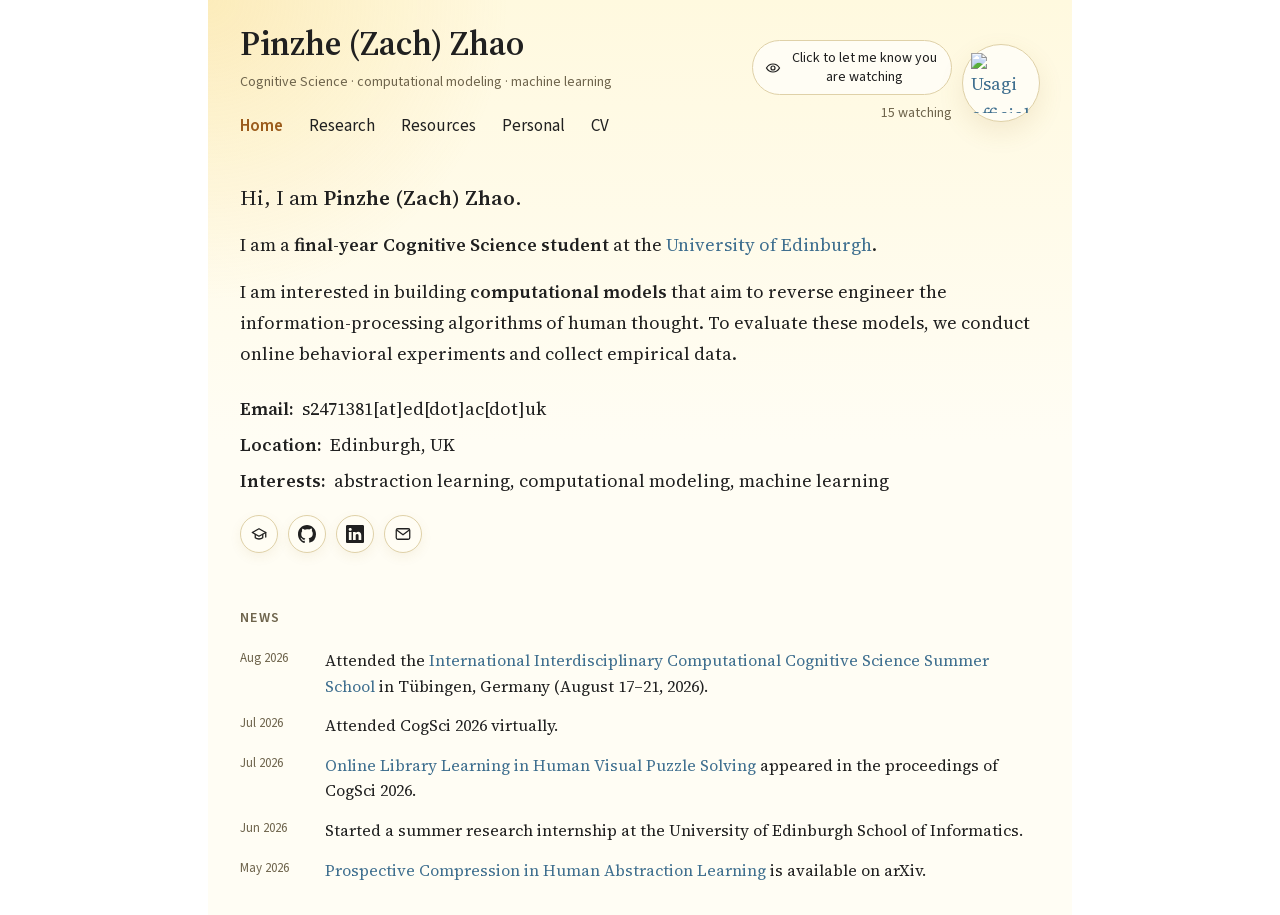
==== commit ffa2b9b4: "Restore watching button and set initial count to 15" ====
--- a/index.html
+++ b/index.html
@@ -19,7 +19,7 @@
     <meta name="twitter:description" content="Cognitive Science student at the University of Edinburgh interested in computational cognitive science, machine learning, and human-inspired AI." />
     <link rel="canonical" href="https://555bighamsome.github.io/" />
     <link rel="icon" href="favicon.svg" type="image/svg+xml" />
-    <link rel="stylesheet" href="styles.css?v=20260911-editorial" />
+    <link rel="stylesheet" href="styles.css?v=20260911-watching" />
     <script type="application/ld+json">
       {
         "@context": "https://schema.org",
@@ -61,9 +61,23 @@
           <a href="personal.html">Personal</a>
           <a href="Zach_Zhao.pdf" target="_blank" rel="noreferrer">CV</a>
         </nav>
-        <a class="header-avatar" href="https://www.chiikawaofficial.com/characters" target="_blank" rel="noreferrer" aria-label="Usagi official character artwork">
-          <img src="https://images.squarespace-cdn.com/content/v1/6670add926f2a64cd00fb0e7/380ff076-4839-4b29-bb0b-53887285d56d/character+2.png?format=300w" alt="Usagi official character artwork" />
-        </a>
+        <div class="header-tools">
+          <div class="attention-widget header-attention" aria-live="polite">
+            <button class="eye-button" type="button" id="attention-button" disabled>
+              <svg viewBox="0 0 24 24" aria-hidden="true" focusable="false">
+                <path d="M2.2 12s3.5-6 9.8-6 9.8 6 9.8 6-3.5 6-9.8 6-9.8-6-9.8-6Z" />
+                <circle cx="12" cy="12" r="3" />
+              </svg>
+              <span>Click to let me know you are watching</span>
+            </button>
+            <span class="attention-count">
+              <span id="attention-count">15</span> watching
+            </span>
+          </div>
+          <a class="header-avatar" href="https://www.chiikawaofficial.com/characters" target="_blank" rel="noreferrer" aria-label="Usagi official character artwork">
+            <img src="https://images.squarespace-cdn.com/content/v1/6670add926f2a64cd00fb0e7/380ff076-4839-4b29-bb0b-53887285d56d/character+2.png?format=300w" alt="Usagi official character artwork" />
+          </a>
+        </div>
       </header>
 
       <section class="intro intro-home">
@@ -163,5 +177,74 @@
         </article>
       </section>
     </main>
+    <script>
+      (() => {
+        const key = "pinzhe_zach_zhao_attention_v1";
+        const clickedKey = "pinzhe_zach_zhao_attention_clicked";
+        const apiBase = "https://countapi.mileshilliard.com/api/v1";
+        const button = document.getElementById("attention-button");
+        const count = document.getElementById("attention-count");
+        let hasClicked = false;
+        let busy = true;
+
+        try {
+          hasClicked = localStorage.getItem(clickedKey) === "yes";
+        } catch {
+          // The shared count still works when browser storage is unavailable.
+        }
+
+        const markClicked = () => {
+          button.disabled = true;
+          button.querySelector("span").textContent = "Thanks for watching";
+        };
+
+        const requestCount = async (action) => {
+          const response = await fetch(`${apiBase}/${action}/${key}`, {
+            cache: "no-store",
+            signal: AbortSignal.timeout(10000),
+          });
+          if (!response.ok) throw new Error("Counter unavailable");
+          const data = await response.json();
+          const value = Number(data.value);
+          if (data.value == null || !Number.isSafeInteger(value) || value < 0) {
+            throw new Error("Invalid count");
+          }
+          return value;
+        };
+
+        if (hasClicked) markClicked();
+
+        requestCount("get")
+          .then((value) => { count.textContent = String(value); })
+          .catch(() => { count.title = "Last available count"; })
+          .finally(() => {
+            busy = false;
+            button.disabled = hasClicked;
+          });
+
+        button.addEventListener("click", async () => {
+          if (hasClicked || busy) return;
+          busy = true;
+          button.disabled = true;
+          try {
+            const value = await requestCount("hit");
+            count.textContent = String(value);
+            count.removeAttribute("title");
+            hasClicked = true;
+            try {
+              localStorage.setItem(clickedKey, "yes");
+            } catch {
+              // Keep the successful click in memory for this page session.
+            }
+            markClicked();
+          } catch {
+            button.disabled = false;
+            button.querySelector("span").textContent = "Please try again later";
+          } finally {
+            busy = false;
+          }
+        });
+      })();
+    </script>
   </body>
 </html>
--- a/styles.css
+++ b/styles.css
@@ -165,6 +165,76 @@
   object-fit: contain;
 }
 
+.header-tools {
+  grid-column: 2;
+  grid-row: 1 / span 2;
+  align-self: center;
+  justify-self: end;
+  display: flex;
+  align-items: center;
+  gap: 10px;
+  min-width: 0;
+}
+
+.header-tools .header-avatar {
+  flex-shrink: 0;
+}
+
+.attention-widget {
+  display: flex;
+  flex-direction: column;
+  align-items: flex-end;
+  gap: 6px;
+  max-width: 200px;
+  font-family: var(--sans);
+}
+
+.eye-button {
+  display: inline-flex;
+  align-items: center;
+  gap: 8px;
+  min-height: 38px;
+  padding: 8px 12px;
+  border: 1px solid var(--line);
+  border-radius: 999px;
+  background: #fffdf4;
+  color: var(--text);
+  cursor: pointer;
+  font: inherit;
+  font-size: 14px;
+  line-height: 1.3;
+}
+
+.eye-button:hover,
+.eye-button:focus-visible {
+  border-color: var(--sun);
+  color: var(--link-hover);
+}
+
+.eye-button:focus-visible {
+  outline: 2px solid var(--link);
+  outline-offset: 3px;
+}
+
+.eye-button:disabled {
+  cursor: default;
+  opacity: 0.76;
+}
+
+.eye-button svg {
+  flex-shrink: 0;
+  width: 16px;
+  height: 16px;
+  fill: none;
+  stroke: currentColor;
+  stroke-width: 1.8;
+}
+
+.attention-count {
+  color: var(--muted);
+  font-size: 14px;
+}
+
 .character-divider {
   display: flex;
   justify-content: center;
@@ -667,6 +737,16 @@
     gap: 14px;
   }
 
+  .header-tools {
+    grid-column: 1 / -1;
+    grid-row: 3;
+    max-width: 100%;
+  }
+
+  .header-attention {
+    min-width: 0;
+  }
+
   .header-avatar {
     grid-column: 2;
     width: 66px;
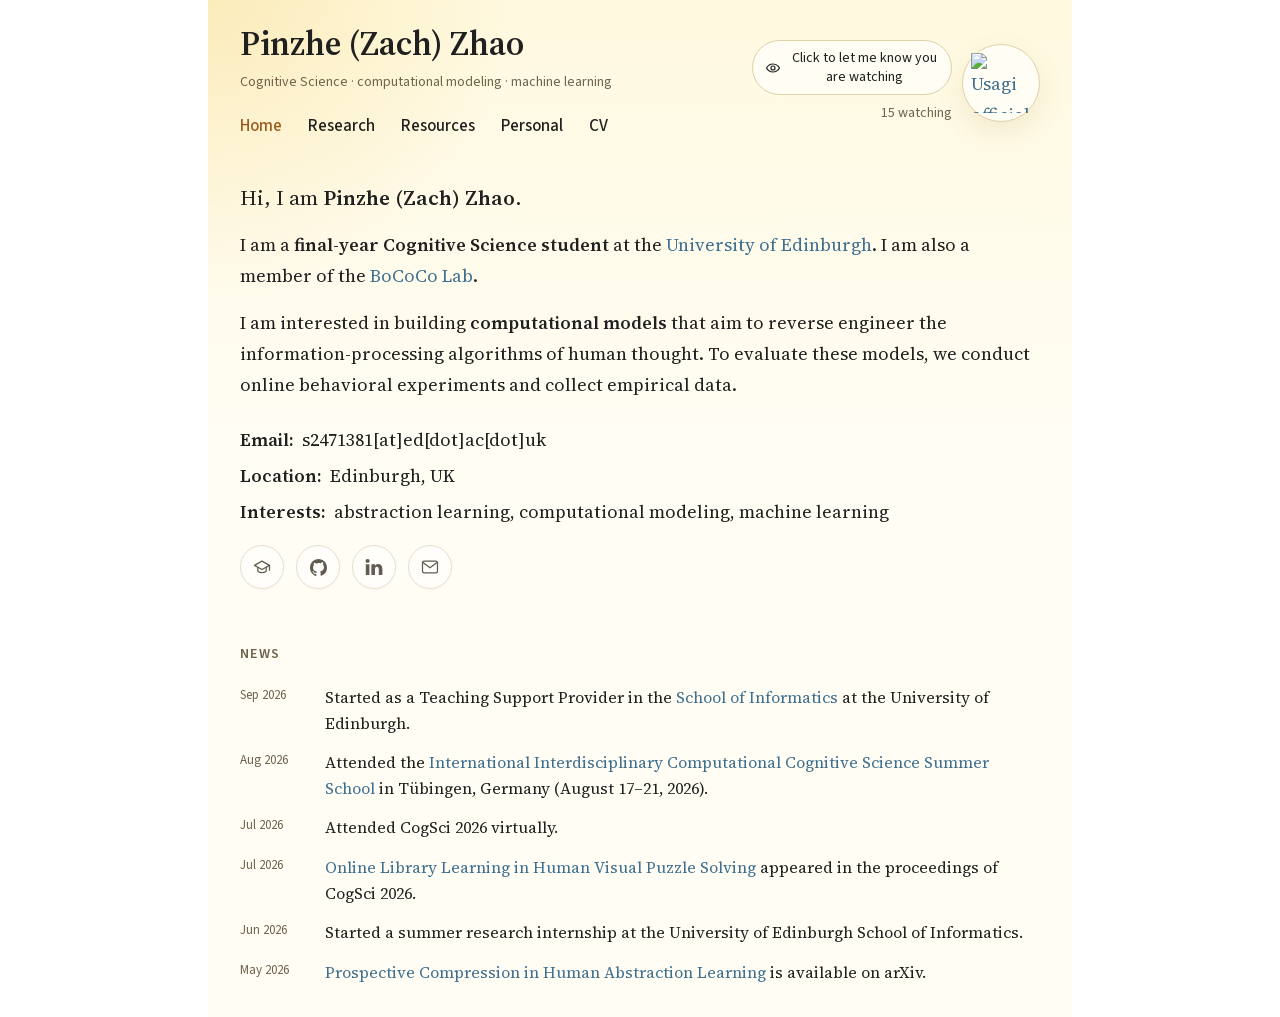
==== commit aab73511: "Update homepage news and refine site navigation" ====
--- a/index.html
+++ b/index.html
@@ -19,7 +19,9 @@
     <meta name="twitter:description" content="Cognitive Science student at the University of Edinburgh interested in computational cognitive science, machine learning, and human-inspired AI." />
     <link rel="canonical" href="https://555bighamsome.github.io/" />
     <link rel="icon" href="favicon.svg" type="image/svg+xml" />
-    <link rel="stylesheet" href="styles.css?v=20260911-watching" />
+    <link rel="preload" href="assets/fonts/source-serif-4-latin.woff2" as="font" type="font/woff2" crossorigin />
+    <link rel="preload" href="assets/fonts/source-sans-3-latin.woff2" as="font" type="font/woff2" crossorigin />
+    <link rel="stylesheet" href="styles.css?v=20260912-transitions" />
     <script type="application/ld+json">
       {
         "@context": "https://schema.org",
@@ -55,7 +57,7 @@
           <p class="site-subtitle">Cognitive Science · computational modeling · machine learning</p>
         </div>
         <nav class="nav" aria-label="Primary navigation">
-          <a class="active" href="index.html">Home</a>
+          <a class="active" href="index.html" aria-current="page">Home</a>
           <a href="research.html">Research</a>
           <a href="resources.html">Resources</a>
           <a href="personal.html">Personal</a>
@@ -87,6 +89,8 @@
           <p>
             I am a <strong>final-year Cognitive Science student</strong> at the
             <a href="https://www.ed.ac.uk/" target="_blank" rel="noreferrer">University of Edinburgh</a>.
+            I am also a member of the
+            <a href="https://zhaobn.github.io/index.html" target="_blank" rel="noreferrer">BoCoCo Lab</a>.
           </p>
 
           <p>
@@ -111,7 +115,7 @@
             </div>
           </dl>
 
-          <div class="social-links" aria-label="Profile links">
+          <div class="social-links" id="profile-links" aria-label="Profile links">
             <a class="social-link" href="https://scholar.google.com/citations?hl=en&amp;user=_O-yHcwAAAAJ" target="_blank" rel="me noreferrer" aria-label="Google Scholar" title="Google Scholar">
               <svg class="icon-stroke" viewBox="0 0 24 24" aria-hidden="true" focusable="false">
                 <path d="m3 10 9-5 9 5-9 5-9-5Z" />
@@ -124,8 +128,8 @@
               </svg>
             </a>
             <a class="social-link" href="https://www.linkedin.com/in/zach-zhao-b4a0802a0" target="_blank" rel="me noreferrer" aria-label="LinkedIn profile" title="LinkedIn">
-              <svg class="icon-fill" viewBox="0 0 16 16" aria-hidden="true" focusable="false">
-                <path d="M0 1.15C0 .51.53 0 1.18 0h13.64C15.47 0 16 .51 16 1.15v13.7c0 .64-.53 1.15-1.18 1.15H1.18C.53 16 0 15.49 0 14.85V1.15Zm4.94 12.24V6.17h-2.4v7.22h2.4ZM3.74 5.18c.84 0 1.36-.55 1.36-1.25-.02-.71-.52-1.24-1.34-1.24-.82 0-1.36.53-1.36 1.24 0 .7.52 1.25 1.33 1.25h.01Zm4.91 8.21V9.36c0-.22.02-.43.08-.59.17-.43.57-.88 1.23-.88.87 0 1.22.66 1.22 1.64v3.86h2.4V9.25c0-2.22-1.18-3.25-2.76-3.25-1.27 0-1.85.7-2.17 1.19V6.17h-2.4v7.22h2.4Z" />
+              <svg class="icon-fill icon-linkedin" viewBox="2 2 12 12" aria-hidden="true" focusable="false">
+                <path d="M4.94 13.39V6.17h-2.4v7.22h2.4ZM3.74 5.18c.84 0 1.36-.55 1.36-1.25-.02-.71-.52-1.24-1.34-1.24-.82 0-1.36.53-1.36 1.24 0 .7.52 1.25 1.33 1.25h.01Zm4.91 8.21V9.36c0-.22.02-.43.08-.59.17-.43.57-.88 1.23-.88.87 0 1.22.66 1.22 1.64v3.86h2.4V9.25c0-2.22-1.18-3.25-2.76-3.25-1.27 0-1.85.7-2.17 1.19V6.17h-2.4v7.22h2.4Z" />
               </svg>
             </a>
             <a class="social-link" href="mailto:s2471381@ed.ac.uk" aria-label="Email Pinzhe Zhao" title="Email">
@@ -141,6 +145,14 @@
               <h2 id="news-title">News</h2>
             </div>
             <ul class="news-list">
+              <li>
+                <time datetime="2026-09-19">Sep 2026</time>
+                <span>
+                  Started as a Teaching Support Provider in the
+                  <a href="https://informatics.ed.ac.uk/" target="_blank" rel="noreferrer">School of Informatics</a>
+                  at the University of Edinburgh.
+                </span>
+              </li>
               <li>
                 <time datetime="2026-08-17">Aug 2026</time>
                 <span>
--- a/styles.css
+++ b/styles.css
@@ -44,6 +44,52 @@
   box-sizing: border-box;
 }
 
+html {
+  scrollbar-gutter: stable both-edges;
+}
+
+/* Native page navigation: keep the old page visible while the new one fades in.
+   No click interception, delayed navigation, or initially hidden page content.
+   https://developer.chrome.com/docs/web-platform/view-transitions/cross-document */
+@view-transition {
+  navigation: auto;
+}
+
+::view-transition-group(root) {
+  animation: none;
+}
+
+::view-transition-old(root) {
+  animation: none;
+  mix-blend-mode: normal;
+}
+
+::view-transition-new(root) {
+  animation: page-reveal 160ms ease-out both;
+  mix-blend-mode: normal;
+}
+
+@keyframes page-reveal {
+  from {
+    opacity: 0;
+  }
+  to {
+    opacity: 1;
+  }
+}
+
+@media (prefers-reduced-motion: reduce) {
+  @view-transition {
+    navigation: none;
+  }
+
+  ::view-transition-group(root),
+  ::view-transition-old(root),
+  ::view-transition-new(root) {
+    animation: none;
+  }
+}
+
 body {
   margin: 0;
   color: var(--text);
@@ -131,11 +177,24 @@
 
 .nav a {
   color: var(--text);
+  font-weight: 500;
+  white-space: nowrap;
+  transition: color 140ms ease;
 }
 
 .nav a.active {
   color: var(--link-hover);
-  font-weight: 600;
+}
+
+.nav a:hover,
+.nav a:focus {
+  text-decoration: none;
+}
+
+.nav a:focus-visible {
+  border-radius: 3px;
+  outline: 2px solid var(--link);
+  outline-offset: 4px;
 }
 
 .header-avatar {
@@ -326,45 +385,66 @@
 .social-links {
   display: flex;
   flex-wrap: wrap;
-  gap: 10px;
+  align-items: center;
+  gap: 12px;
   margin-top: 18px;
+  scroll-margin-top: 24px;
 }
 
 .social-link {
   display: inline-grid;
   place-items: center;
-  width: 38px;
-  height: 38px;
-  border: 1px solid var(--line);
-  border-radius: 999px;
-  background: #fffdf4;
-  color: var(--text);
-  box-shadow: 0 4px 12px rgba(154, 115, 42, 0.08);
-  transition: transform 140ms ease, border-color 140ms ease, color 140ms ease,
-    background-color 140ms ease;
+  flex: 0 0 auto;
+  width: 44px;
+  height: 44px;
+  border: 1px solid #e6dfcf;
+  border-radius: 50%;
+  background: rgba(255, 255, 255, 0.6);
+  color: #615b50;
+  line-height: 1;
+  box-shadow: 0 1px 2px rgba(83, 69, 41, 0.04);
+  transition: transform 160ms ease, border-color 160ms ease, color 160ms ease,
+    background-color 160ms ease, box-shadow 160ms ease;
 }
 
 .social-link:hover,
 .social-link:focus {
-  border-color: var(--sun);
-  background: var(--soft);
+  text-decoration: none;
+}
+
+.social-link:focus-visible {
+  border-color: #cab68e;
+  background: #ffffff;
   color: var(--link-hover);
-  text-decoration: none;
-  transform: translateY(-2px);
-}
-
-.social-link:focus-visible {
   outline: 2px solid var(--link);
-  outline-offset: 3px;
+  outline-offset: 4px;
+}
+
+@media (hover: hover) and (pointer: fine) {
+  .social-link:hover {
+    border-color: #cab68e;
+    background: #ffffff;
+    color: var(--link-hover);
+    box-shadow: 0 3px 8px rgba(83, 69, 41, 0.07);
+    transform: translateY(-1px);
+  }
 }
 
 .social-link svg {
+  display: block;
+  width: 20px;
+  height: 20px;
+}
+
+.social-link .icon-fill {
+  width: 17px;
+  height: 17px;
+  fill: currentColor;
+}
+
+.social-link .icon-linkedin {
   width: 18px;
   height: 18px;
-}
-
-.social-link .icon-fill {
-  fill: currentColor;
 }
 
 .social-link .icon-stroke {
@@ -372,7 +452,18 @@
   stroke: currentColor;
   stroke-linecap: round;
   stroke-linejoin: round;
-  stroke-width: 1.7;
+  stroke-width: 1.5;
+}
+
+@media (prefers-reduced-motion: reduce) {
+  .nav a,
+  .social-link {
+    transition: none;
+  }
+
+  .social-link:hover {
+    transform: none;
+  }
 }
 
 .news-section {
@@ -558,7 +649,7 @@
 
 .pub-list {
   display: grid;
-  gap: var(--item-space);
+  gap: 36px;
   margin: 0;
   padding: 0;
   list-style: none;
@@ -570,37 +661,82 @@
 
 .pub-list li + li {
   margin-top: 0;
+}
+
+.pub-entry {
+  display: grid;
+  grid-template-columns: 3rem minmax(0, 1fr);
+  gap: 20px;
+  align-items: start;
+}
+
+.pub-year {
+  padding-top: 4px;
+  color: var(--muted);
+  font-family: var(--sans);
+  font-size: 14px;
+  line-height: 1.5;
+  font-variant-numeric: tabular-nums;
+}
+
+.pub-details {
+  min-width: 0;
 }
 
 .pub-title,
 .pub-authors,
 .pub-venue,
+.pub-links,
 .pub-note {
   display: block;
+  margin: 0;
 }
 
 .pub-title {
-  margin-bottom: 6px;
+  margin-bottom: 8px;
   color: var(--text);
-  font-size: 19px;
+  font-size: 20px;
   font-weight: 600;
-  line-height: 1.35;
+  line-height: 1.4;
 }
 
 .pub-authors,
 .pub-venue,
+.pub-links,
 .pub-note {
   color: var(--muted);
   font-family: var(--sans);
   font-size: 15px;
-  line-height: 1.5;
+  line-height: 1.65;
+}
+
+.pub-authors {
+  color: #514d43;
+  font-size: 16px;
+}
+
+.pub-authors strong {
+  color: var(--text);
+}
+
+.pub-venue {
+  margin-top: 6px;
+  overflow-wrap: anywhere;
+}
+
+.pub-links {
+  display: flex;
+  flex-wrap: wrap;
+  gap: 6px 16px;
+  margin-top: 8px;
+  font-size: 14px;
+  font-weight: 600;
 }
 
 .pub-note {
-  color: var(--muted);
-  font-family: var(--sans);
+  margin-top: 8px;
   font-size: 14px;
-  margin-top: 3px;
+  font-style: italic;
 }
 
 .project-list {
@@ -784,6 +920,23 @@
     gap: 6px;
   }
 
+  .pub-list {
+    gap: 30px;
+  }
+
+  .pub-entry {
+    grid-template-columns: minmax(0, 1fr);
+    gap: 6px;
+  }
+
+  .pub-year {
+    padding-top: 0;
+  }
+
+  .pub-title {
+    font-size: 19px;
+  }
+
   .project-with-figure {
     grid-template-columns: minmax(0, 1fr);
     gap: 16px;
